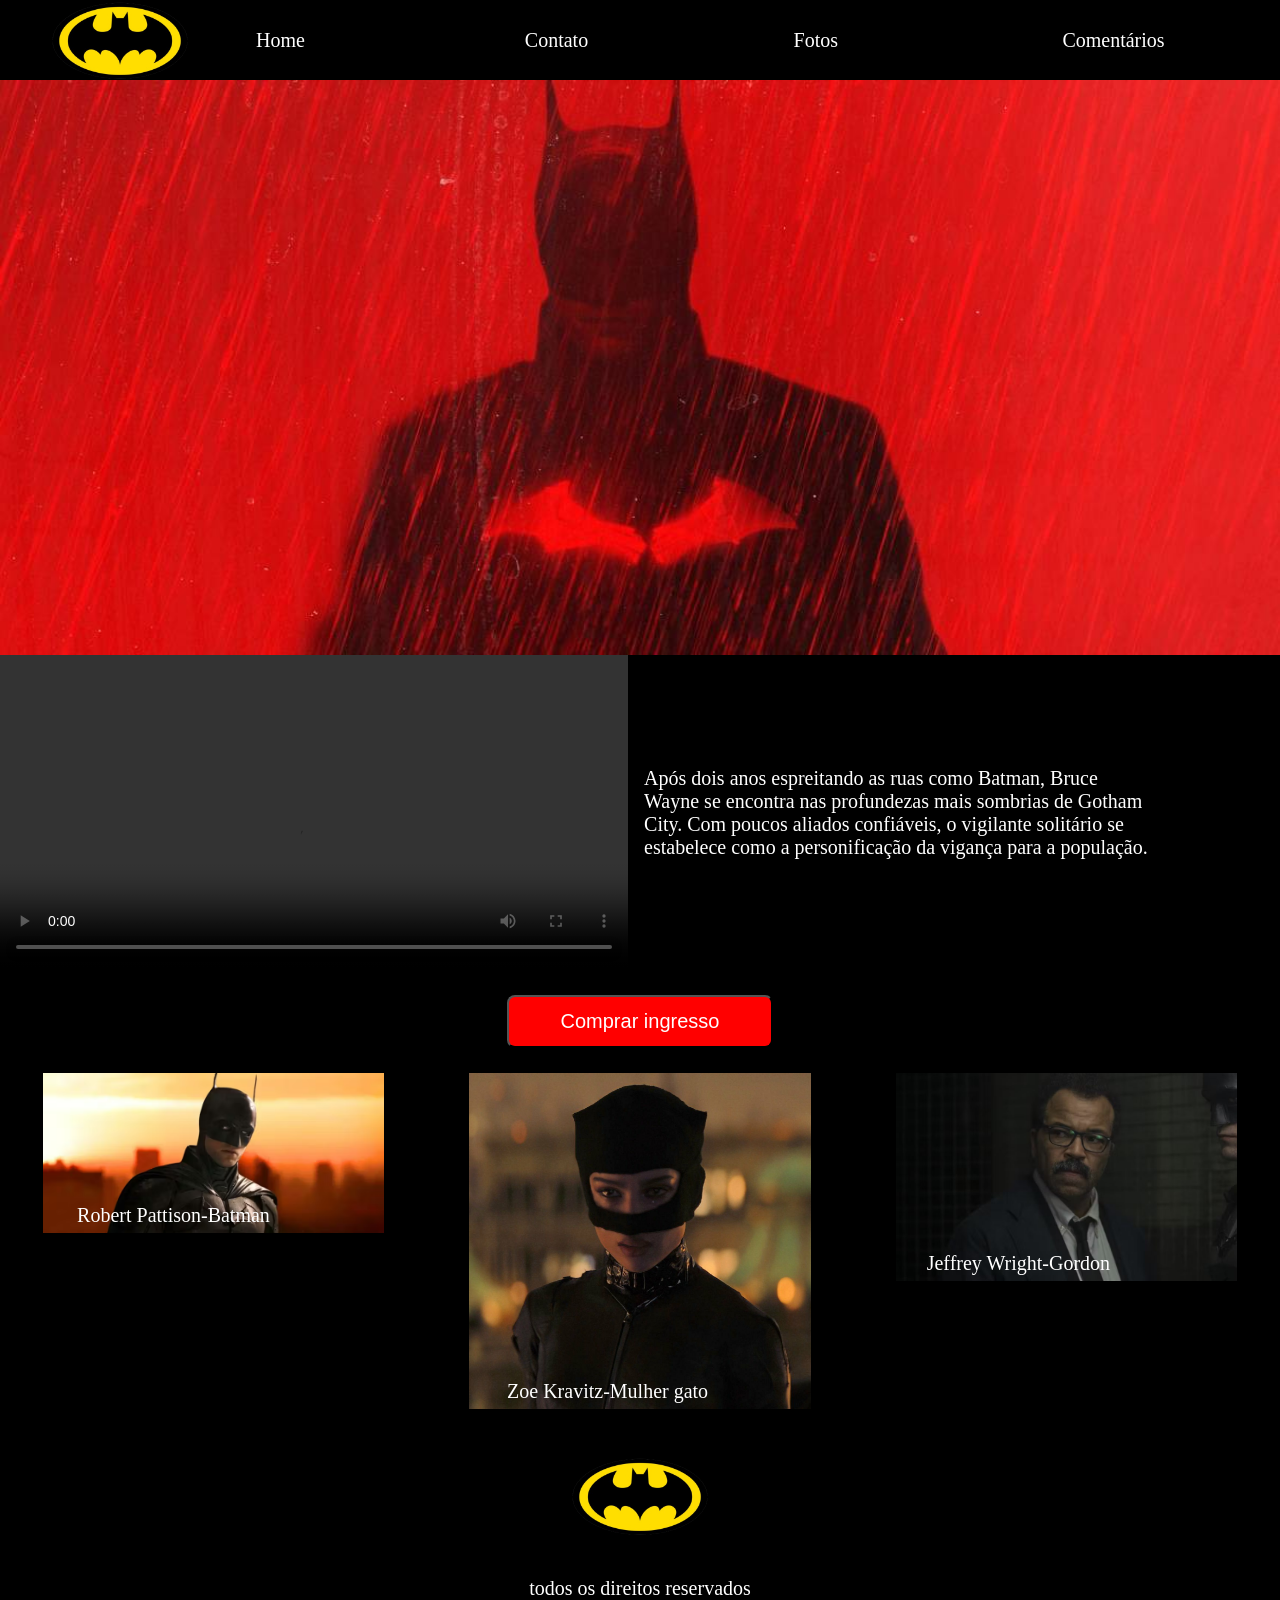
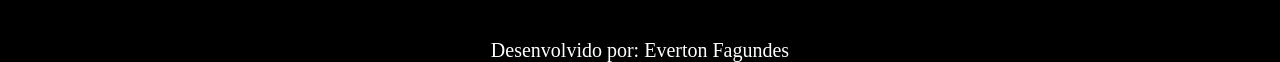
==== index.html @ 46576418 "primeiro commit" ====
<!DOCTYPE html>
<html lang="pt-br">
<head>
    <meta charset="UTF-8">
    <meta name="viewport" content="width=device-width, initial-scale=1.0">
    <title>Batman nos cinemas</title>
    <link rel="stylesheet" href="./styles/style.css">
</head>
<body>
    <nav class="navbar">
        <div>
            <img id="logoBatman" src="assets/images/logo1-removebg-preview.png" alt="logo_batman">
        </div>
        <ul id="listNavbar">
            <li>
                <a href="#">Home</a>
            </li>
            <li>
                <a href="#">Contato</a>
            </li>
            <li>
                <a href="#">Fotos</a>
            </li>
            <li><a href="#">Comentários</a></li>
        </ul>
    </nav>

    <main>
        <img id="cartazBatmanMobile" src="./assets/images/batman_46.jpg" alt="imagem cartaz Batman 3 Março">
        <img id="cartazBatmanDesk" src="./assets/images/batman_2_pode_ter_robin__f0w5560.jpg" alt="imagem cartaz Batman 3 Março">

        <div id="divTrailerFilme">
            <video id="videoBatman" src="./assets/videos/Batman   Teaser Trailer Legendado DC FanDome - ingresso.com (1080p, h264, youtube).mp4" controls>
            </video>
            <div id="InformacoesTrailer">
                <p id="textoTrailerFilme">Após dois anos espreitando as ruas como Batman, Bruce Wayne se encontra nas profundezas mais sombrias de Gotham City. Com poucos aliados confiáveis, o vigilante solitário se estabelece como a personificação da vigança para a população.</p>

            </div>
        </div>
        <div id="divBotaoComprarIngresso">
            <button id="botaoComprarIngresso">Comprar ingresso</button>
        </div>
        
        
    </main>
    <div class="sections">
        <section id="sectionBatman">
            <img id="batman1" src="./assets/images/65d5bdca3a605798c18c01d7_the-batman-2-nouvelles-suite.avif" alt="">
            <p>Robert Pattison-Batman</p>
        </section>

        <section id="sectionMulherGato">
            <img id="mulherGato1" src="./assets/images/mulherGato.jpg" alt="">
            <p>Zoe Kravitz-Mulher gato</p>
        </section>

        <section id="sectionGordon">
            <img id="gordon1" src="./assets/images/the-batman-jeffrey-wright.jpg" alt="">
            <p>Jeffrey Wright-Gordon</p>
        </section>
    </div>
    

    <footer class="rodape">
        <div>
            <img id="logoBatmanRodape" src="assets/images/logo1-removebg-preview.png" alt="logo_batman">
        </div>
        <p>todos os direitos reservados</p>
        <p id="desenvolvidoPor">Desenvolvido por: Everton Fagundes</p>
    </footer>
    
</body>
</html>
---- styles/style.css ----
*{
    margin: 0;
    padding: 0;
    text-decoration: none;
    box-sizing: border-box;
}

body{
    background-color: black;
    color: white;
}

#logoBatman{
    width: 100px;
}

.navbar{
    background-color: black;
    height: 80px;
    width: 100%;
    display: flex;
    justify-content: center;
    align-items: center;
}

#cartazBatmanMobile{
    width: 100%;
}

#cartazBatmanDesk{
    display: none;
}

#videoBatman{
    width: 100%;
}

#textoTrailerFilme{
    margin-left: 3%;
    text-align: left;
}

#InformacoesTrailer{
    display: flex;
    justify-content: center;
    flex-wrap: wrap;
}

#botaoComprarIngresso{
    background-color: red;
    color: white;
    font-size: 1rem;
    padding: 3% 10%;
    border-radius: 8px;
    margin-top: 2%;
    margin-bottom: 2%;
}

#botaoComprarIngresso:hover{
    transform: scale(1.1);
    transition: ease-in-out;
    transition-duration: 0.5s;
}

#sectionBatman{
    display: block;
    text-align: center;
    margin-bottom: 2%;
}

#sectionBatman > p{
    position: absolute;
    text-align: left;
    transform: translate(40%, -150%);
}

#sectionMulherGato{
    display: block;
    text-align: center;
    margin-bottom: 2%;
}

#sectionMulherGato > p{
    position: absolute;
    text-align: left;
    transform: translate(40%, -150%);
}

#sectionGordon{
    display: block;
    text-align: center;
    margin-bottom: 2%;
}

#sectionGordon > p{
    position: absolute;
    text-align: left;
    transform: translate(40%, -150%);
}

#batman1{
    width: 80%;
    position: relative;
}

#batman1:hover{
    transform: scale(1.1);
    transition: ease;
    transition-duration: 1s;
}

#mulherGato1{
    width: 80%;
}

#mulherGato1:hover{
    transform: scale(1.1);
    transition: ease;
    transition-duration: 1s;
}

#gordon1{
    width: 80%;
}

#gordon1:hover{
    transform: scale(1.1);
    transition: ease;
    transition-duration: 1s;
}

.rodape{
    text-align: center;
}

#desenvolvidoPor{
    margin-top: 3%;
}

#listNavbar{
    display: none;
}

#divBotaoComprarIngresso{
        display: flex;
        justify-content: center;
}

#logoBatmanRodape{
    width: 100px;
}

@media (min-width: 768px){
    *{
        font-size: 20px;
    }

    #logoBatman{
        width: 150px;
    }

    #logoBatmanRodape{
        width: 150px;
    }

}

@media (min-width: 1024px){
    *{
        font-size: 20px;
    }

    #cartazBatmanMobile{
        display: none;
    }

    #cartazBatmanDesk{
        display: block;
        width: 100%;
    }

    .navbar{
        display: flex;
        justify-content: space-between;
        /* font-size: 1rem; */
    }

    #logoBatman{
        margin-left: 30%;
        /* margin-right: 20%; */
        margin-top: 5%;
    }

    #listNavbar{
        display: grid;
        grid-template-columns: repeat(4,1fr);
        width: 80%;
        list-style: none;
        gap: 5%;
    }

    #listNavbar a{
        color: white;
    }

    #videoBatman{
        width: 60%;
        /* margin-left: 2%; */
    }

    #InformacoesTrailer{
        width: 50%;
    }

    #divTrailerFilme{
        display: flex;
        align-items: center;
        justify-content: center;
        width: 90%;
    }

    #textoTrailerFilme{
        font-size: 20px;
    }

    #botaoComprarIngresso{
        padding: 1% 4%;
    }

    .sections{
        display: grid;
        grid-template-columns: repeat(3,1fr);
    }

    .rodape{
        
    }

    #logoBatmanRodape{
        margin: 0;
        padding: 0;
        width: 150px;
    }
    
}
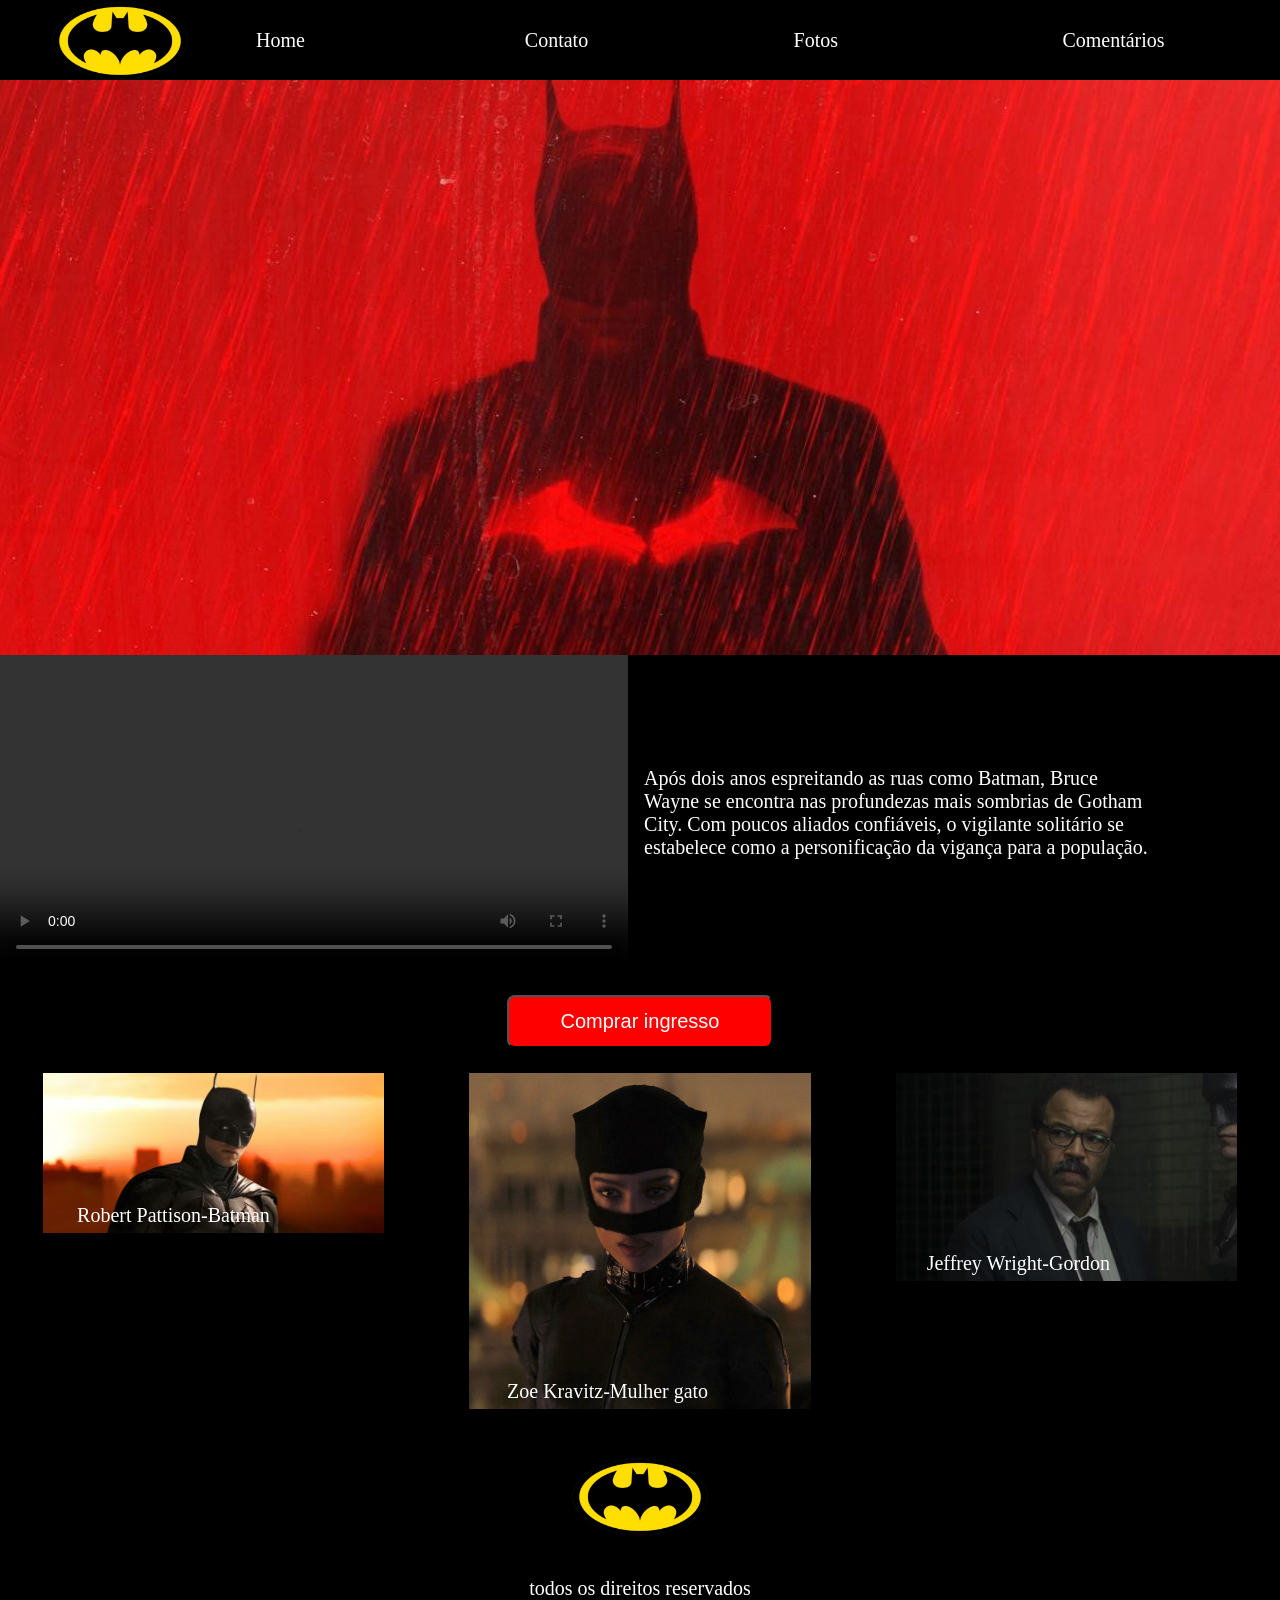
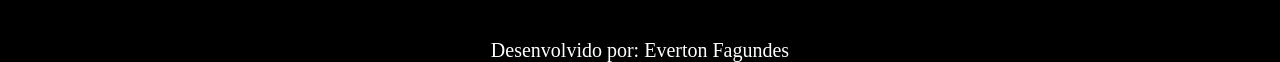
==== commit e1adaf79: "Terminando index" ====
--- a/index.html
+++ b/index.html
@@ -13,15 +13,15 @@
         </div>
         <ul id="listNavbar">
             <li>
-                <a href="#">Home</a>
+                <a href="./index.html">Home</a>
             </li>
             <li>
-                <a href="#">Contato</a>
+                <a href="./contato.html">Contato</a>
             </li>
             <li>
-                <a href="#">Fotos</a>
+                <a href="./fotos.html">Fotos</a>
             </li>
-            <li><a href="#">Comentários</a></li>
+            <li><a href="./comentarios.html">Comentários</a></li>
         </ul>
     </nav>
 
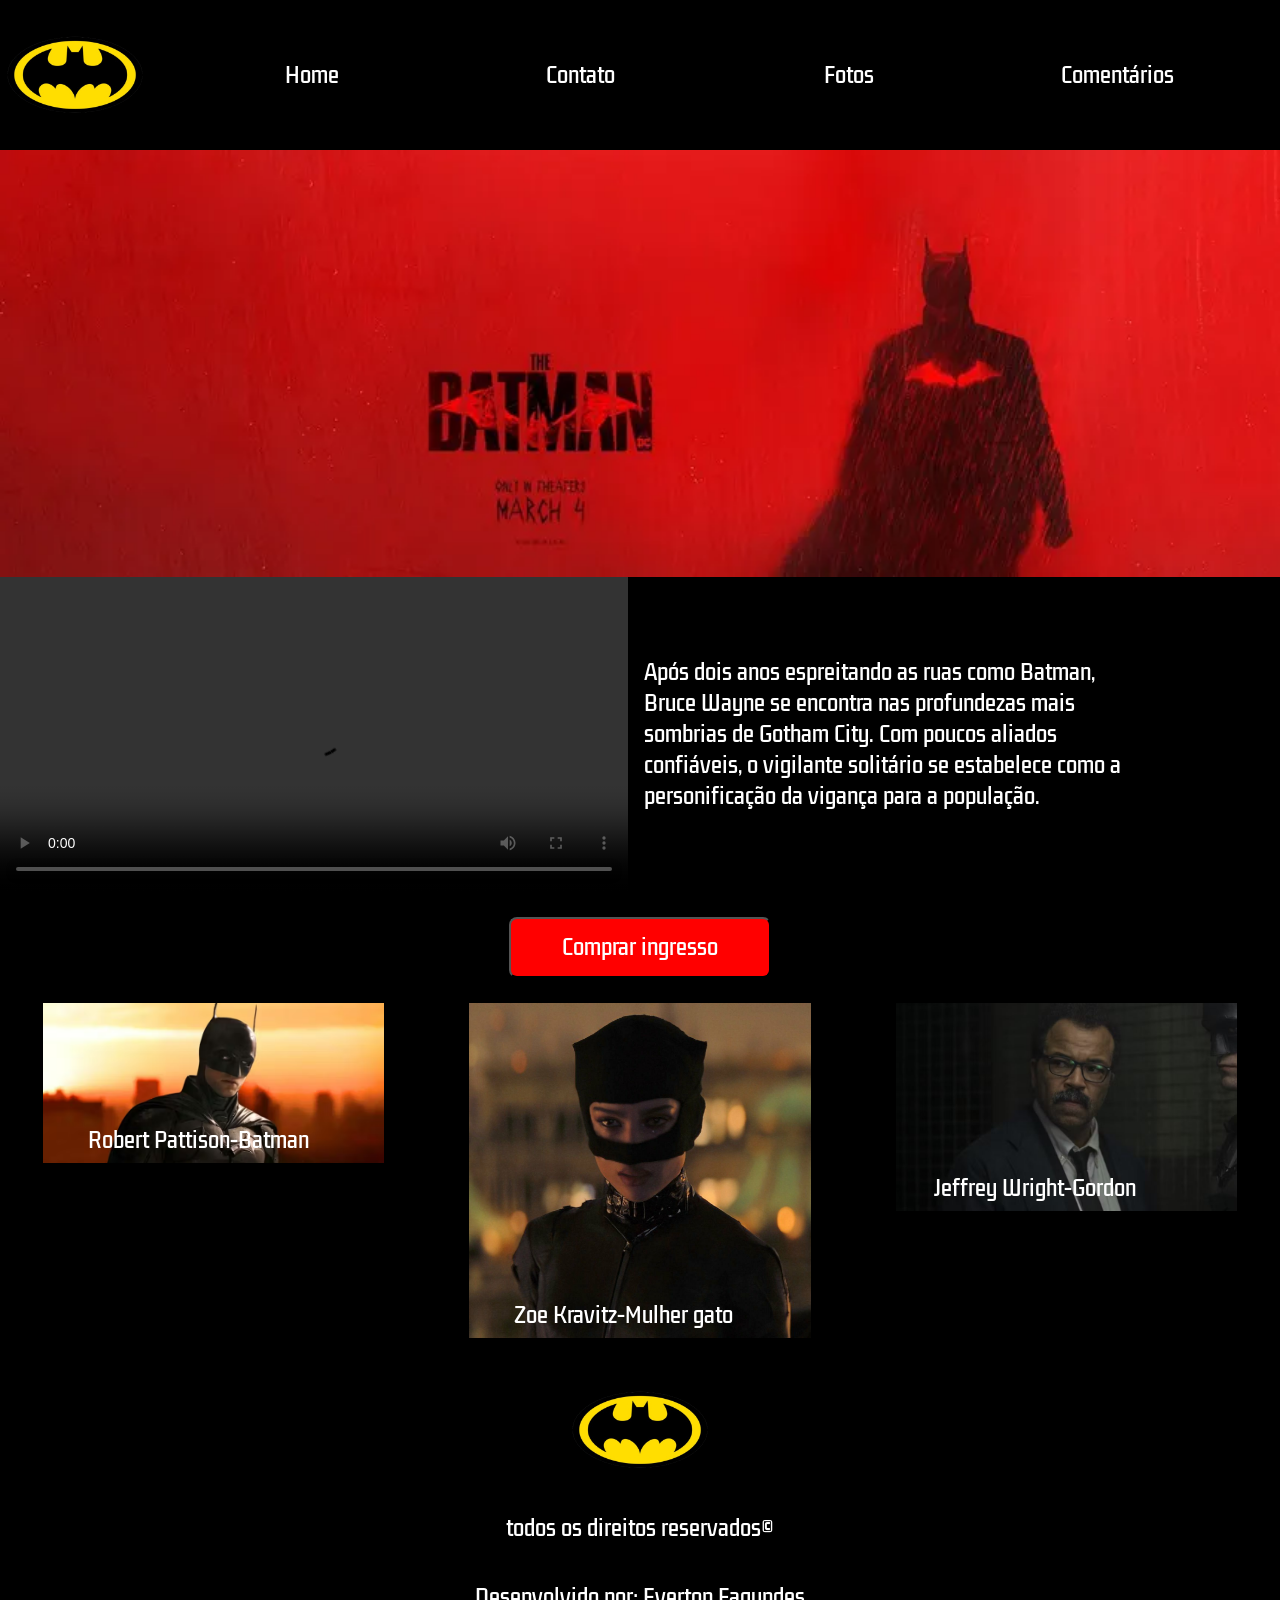
==== commit 4b55c3a4: "Atualizando html e css do site" ====
--- a/index.html
+++ b/index.html
@@ -7,27 +7,27 @@
     <link rel="stylesheet" href="./styles/style.css">
 </head>
 <body>
-    <nav class="navbar">
-        <div>
-            <img id="logoBatman" src="assets/images/logo1-removebg-preview.png" alt="logo_batman">
-        </div>
-        <ul id="listNavbar">
-            <li>
-                <a href="./index.html">Home</a>
-            </li>
-            <li>
-                <a href="./contato.html">Contato</a>
-            </li>
-            <li>
-                <a href="./fotos.html">Fotos</a>
-            </li>
-            <li><a href="./comentarios.html">Comentários</a></li>
-        </ul>
-    </nav>
+    <header>
+        <img id="logoBatman" src="assets/images/logo1-removebg-preview.png" alt="logo_batman">
+        <nav class="navbar">
+            <ul id="listNavbar">
+                <li>
+                    <a href="./index.html">Home</a>
+                </li>
+                <li>
+                    <a href="./contato.html">Contato</a>
+                </li>
+                <li>
+                    <a href="./fotos.html">Fotos</a>
+                </li>
+                <li><a href="./comentarios.html">Comentários</a></li>
+            </ul>
+        </nav>
+    </header>
 
     <main>
         <img id="cartazBatmanMobile" src="./assets/images/batman_46.jpg" alt="imagem cartaz Batman 3 Março">
-        <img id="cartazBatmanDesk" src="./assets/images/batman_2_pode_ter_robin__f0w5560.jpg" alt="imagem cartaz Batman 3 Março">
+        <img id="cartazBatmanDesk" src="./assets/images/bannerBatman.webp" alt="imagem cartaz Batman 3 Março">
 
         <div id="divTrailerFilme">
             <video id="videoBatman" src="./assets/videos/Batman   Teaser Trailer Legendado DC FanDome - ingresso.com (1080p, h264, youtube).mp4" controls>
@@ -65,8 +65,22 @@
         <div>
             <img id="logoBatmanRodape" src="assets/images/logo1-removebg-preview.png" alt="logo_batman">
         </div>
-        <p>todos os direitos reservados</p>
+        <p>todos os direitos reservados©</p>
         <p id="desenvolvidoPor">Desenvolvido por: Everton Fagundes</p>
+        <nav class="navegacaoRodape">
+            <ul id="rodapeList">
+                <li>
+                    <a href="./index.html">Home</a>
+                </li>
+                <li>
+                    <a href="./contato.html">Contato</a>
+                </li>
+                <li>
+                    <a href="./fotos.html">Fotos</a>
+                </li>
+                <li><a href="./comentarios.html">Comentários</a></li>
+            </ul>
+        </nav>
     </footer>
     
 </body>
--- a/styles/style.css
+++ b/styles/style.css
@@ -1,8 +1,11 @@
+@import url('https://fonts.googleapis.com/css2?family=Kdam+Thmor+Pro&display=swap');
+
 *{
     margin: 0;
     padding: 0;
     text-decoration: none;
     box-sizing: border-box;
+    font-family: "Kdam Thmor Pro", sans-serif;
 }
 
 body{
@@ -10,6 +13,12 @@
     color: white;
 }
 
+header{
+    display: flex;
+    justify-content: center;
+    align-items: center;
+}
+
 #logoBatman{
     width: 100px;
 }
@@ -17,7 +26,7 @@
 .navbar{
     background-color: black;
     height: 80px;
-    width: 100%;
+    /* width: 100%; */
     display: flex;
     justify-content: center;
     align-items: center;
@@ -60,6 +69,8 @@
     transform: scale(1.1);
     transition: ease-in-out;
     transition-duration: 0.5s;
+    background-color: #fff;
+    color: black;
 }
 
 #sectionBatman{
@@ -150,6 +161,15 @@
     width: 100px;
 }
 
+.navegacaoRodape{
+    
+}
+
+#rodapeList a{
+    color: #fff;
+    list-style: none;
+}
+
 @media (min-width: 768px){
     *{
         font-size: 20px;
@@ -170,6 +190,10 @@
         font-size: 20px;
     }
 
+    .navegacaoRodape{
+        display: none;
+    }
+
     #cartazBatmanMobile{
         display: none;
     }
@@ -179,28 +203,38 @@
         width: 100%;
     }
 
+    header{
+        justify-content: space-around;
+        width: 100%;
+    }
+
     .navbar{
         display: flex;
-        justify-content: space-between;
-        /* font-size: 1rem; */
+        width: 90%;
     }
 
     #logoBatman{
-        margin-left: 30%;
+        /* margin-left: 30%; */
         /* margin-right: 20%; */
-        margin-top: 5%;
+        /* margin-top: 5%; */
     }
 
     #listNavbar{
         display: grid;
         grid-template-columns: repeat(4,1fr);
-        width: 80%;
+        width: 95%;
         list-style: none;
-        gap: 5%;
-    }
-
+        /* gap: 5%; */
+        place-items: center;
+    }
+    
     #listNavbar a{
         color: white;
+    }
+    
+    #listNavbar a:hover{
+        color: #D21617;
+        transition: 0.5s;
     }
 
     #videoBatman{
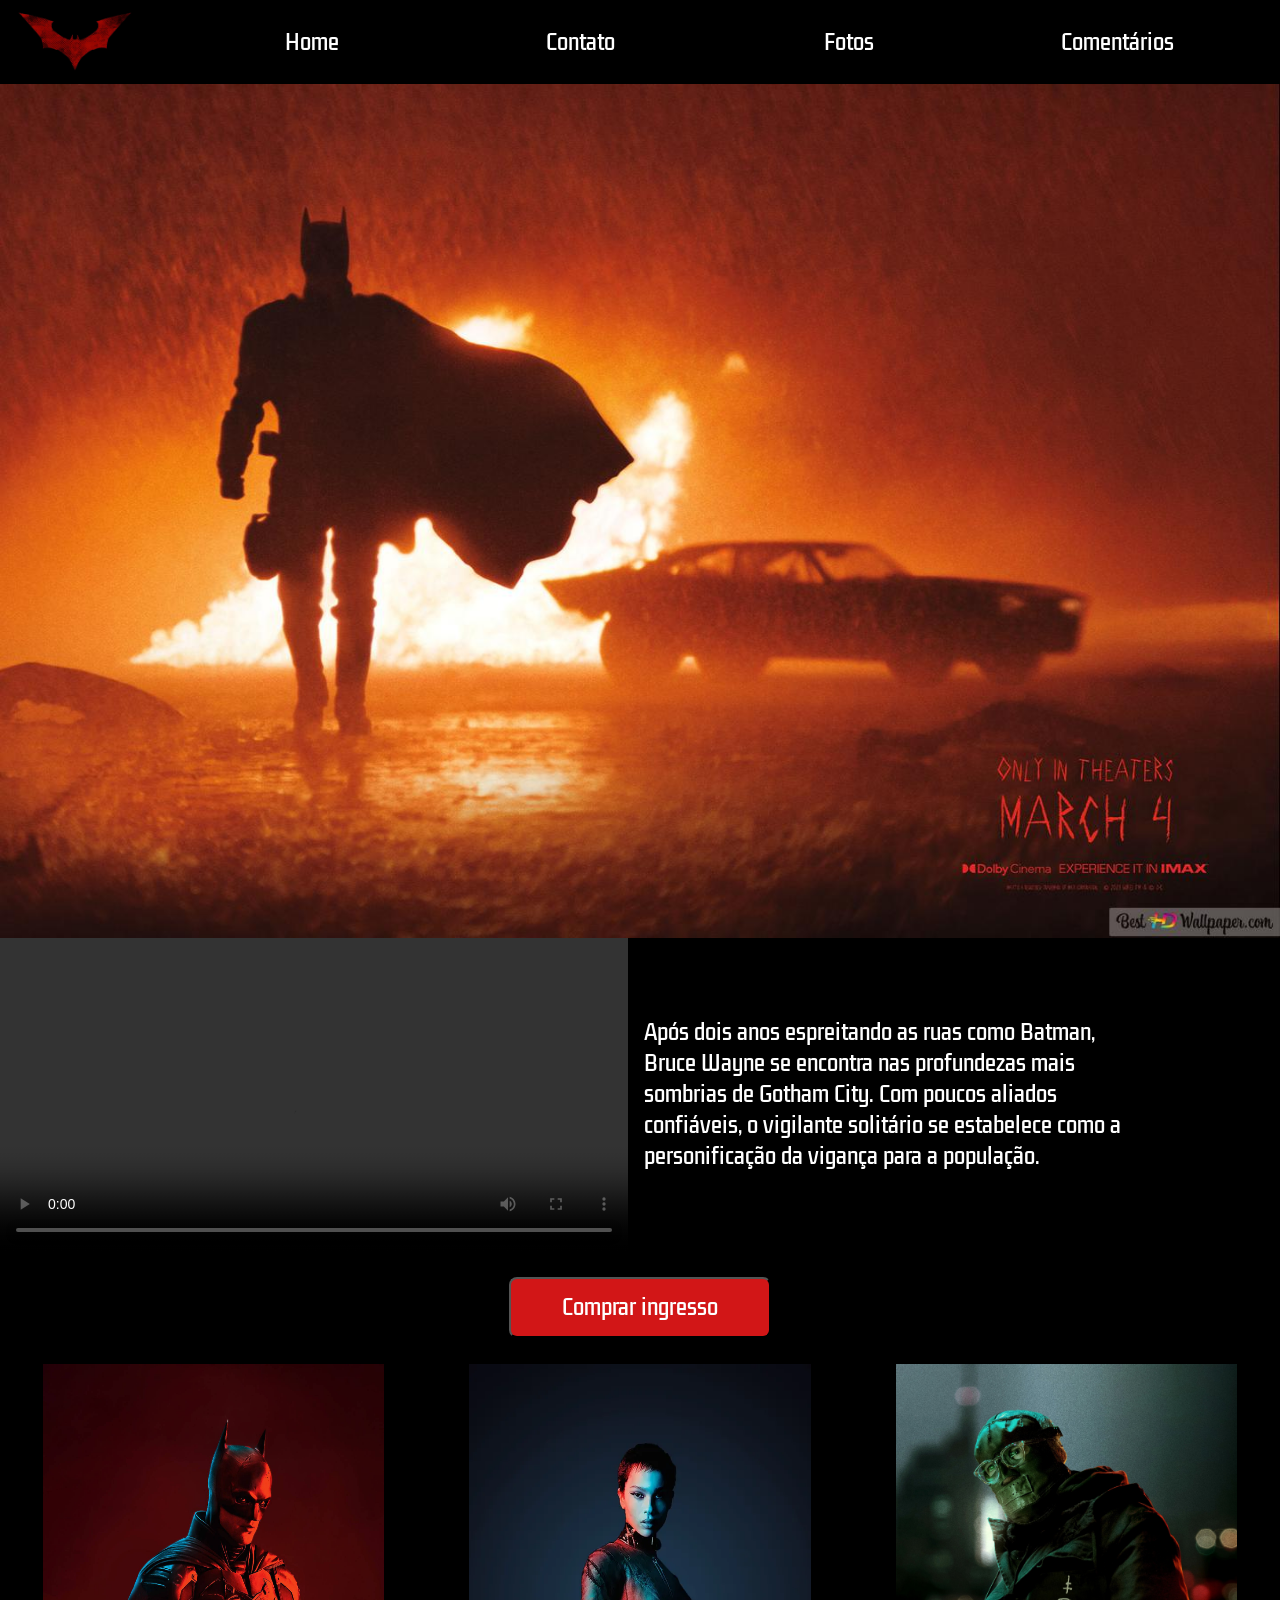
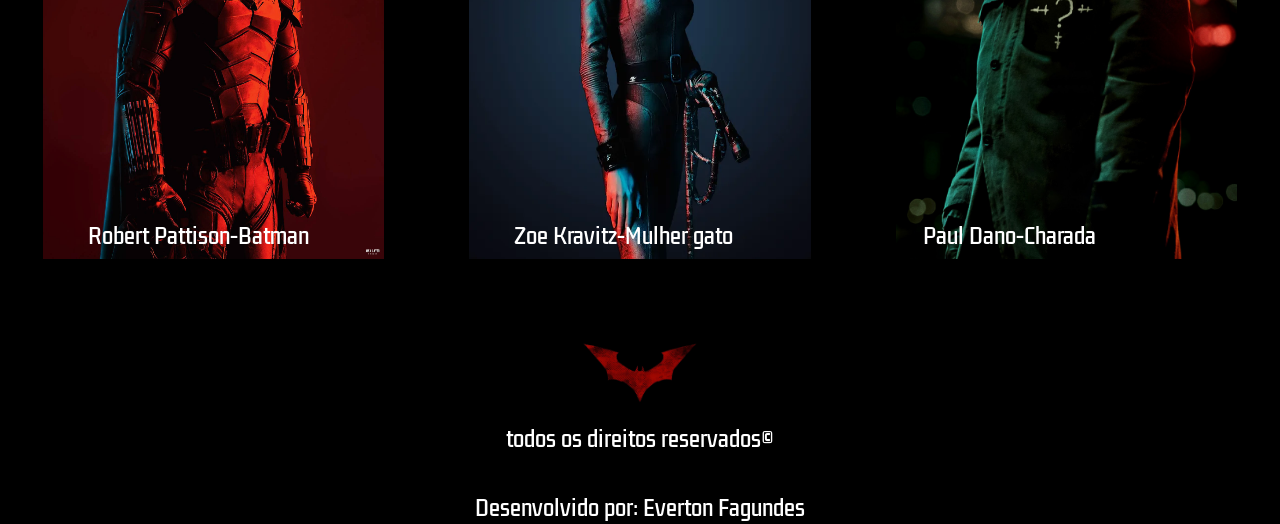
==== commit 4888c9c4: "adicionando mudancas finais ao site" ====
--- a/index.html
+++ b/index.html
@@ -26,8 +26,8 @@
     </header>
 
     <main>
-        <img id="cartazBatmanMobile" src="./assets/images/batman_46.jpg" alt="imagem cartaz Batman 3 Março">
-        <img id="cartazBatmanDesk" src="./assets/images/bannerBatman.webp" alt="imagem cartaz Batman 3 Março">
+        <img id="cartazBatmanMobile" src="./assets/images/wp10946554-the-batman-2022-ultra-hd-wallpapers.jpg" alt="imagem cartaz Batman 3 Março">
+        <img id="cartazBatmanDesk" src="./assets/images/wp10946554-the-batman-2022-ultra-hd-wallpapers.jpg" alt="imagem cartaz Batman 3 Março">
 
         <div id="divTrailerFilme">
             <video id="videoBatman" src="./assets/videos/Batman   Teaser Trailer Legendado DC FanDome - ingresso.com (1080p, h264, youtube).mp4" controls>
@@ -45,18 +45,18 @@
     </main>
     <div class="sections">
         <section id="sectionBatman">
-            <img id="batman1" src="./assets/images/65d5bdca3a605798c18c01d7_the-batman-2-nouvelles-suite.avif" alt="">
+            <img id="batman1" src="./assets/images/the-batman-2022-red-light-yklg9yvfwbwuwybs.jpg" alt="">
             <p>Robert Pattison-Batman</p>
         </section>
 
         <section id="sectionMulherGato">
-            <img id="mulherGato1" src="./assets/images/mulherGato.jpg" alt="">
+            <img id="mulherGato1" src="./assets/images/the-batman-2022-catwoman-w6or9dgurp31aisl.jpg" alt="">
             <p>Zoe Kravitz-Mulher gato</p>
         </section>
 
         <section id="sectionGordon">
-            <img id="gordon1" src="./assets/images/the-batman-jeffrey-wright.jpg" alt="">
-            <p>Jeffrey Wright-Gordon</p>
+            <img id="gordon1" src="./assets/images/paul-dano-cartaz-2-batman-warner-bros.jpg" alt="">
+            <p>Paul Dano-Charada</p>
         </section>
     </div>
     
--- a/styles/style.css
+++ b/styles/style.css
@@ -1,4 +1,7 @@
 @import url('https://fonts.googleapis.com/css2?family=Kdam+Thmor+Pro&display=swap');
+@import url('contato.css');
+@import url('fotos.css');
+@import url('comentarios.css');
 
 *{
     margin: 0;
@@ -56,7 +59,7 @@
 }
 
 #botaoComprarIngresso{
-    background-color: red;
+    background-color: #D21617;
     color: white;
     font-size: 1rem;
     padding: 3% 10%;
@@ -112,6 +115,7 @@
 #batman1{
     width: 80%;
     position: relative;
+    height: 500px;
 }
 
 #batman1:hover{
@@ -122,6 +126,7 @@
 
 #mulherGato1{
     width: 80%;
+    height: 500px;
 }
 
 #mulherGato1:hover{
@@ -132,6 +137,7 @@
 
 #gordon1{
     width: 80%;
+    height: 500px;
 }
 
 #gordon1:hover{
@@ -141,6 +147,7 @@
 }
 
 .rodape{
+    margin-top: 5%;
     text-align: center;
 }
 
@@ -162,7 +169,8 @@
 }
 
 .navegacaoRodape{
-    
+    margin-top: 5%;
+    background-color: rgb(42, 40, 40);
 }
 
 #rodapeList a{
@@ -183,6 +191,17 @@
         width: 150px;
     }
 
+    #batman1{
+        height: 50%;
+    }
+
+    #mulherGato1{
+        height: 50%;
+    }
+
+    #gordon1{
+        height: 50%;
+    }
 }
 
 @media (min-width: 1024px){
@@ -211,12 +230,6 @@
     .navbar{
         display: flex;
         width: 90%;
-    }
-
-    #logoBatman{
-        /* margin-left: 30%; */
-        /* margin-right: 20%; */
-        /* margin-top: 5%; */
     }
 
     #listNavbar{
@@ -239,7 +252,6 @@
 
     #videoBatman{
         width: 60%;
-        /* margin-left: 2%; */
     }
 
     #InformacoesTrailer{
@@ -266,14 +278,22 @@
         grid-template-columns: repeat(3,1fr);
     }
 
-    .rodape{
-        
-    }
-
     #logoBatmanRodape{
         margin: 0;
         padding: 0;
         width: 150px;
     }
+
+    #batman1{
+        height: 100%;
+    }
+
+    #mulherGato1{
+        height: 100%;
+    }
+
+    #gordon1{
+        height: 100%;
+    }
     
 }
